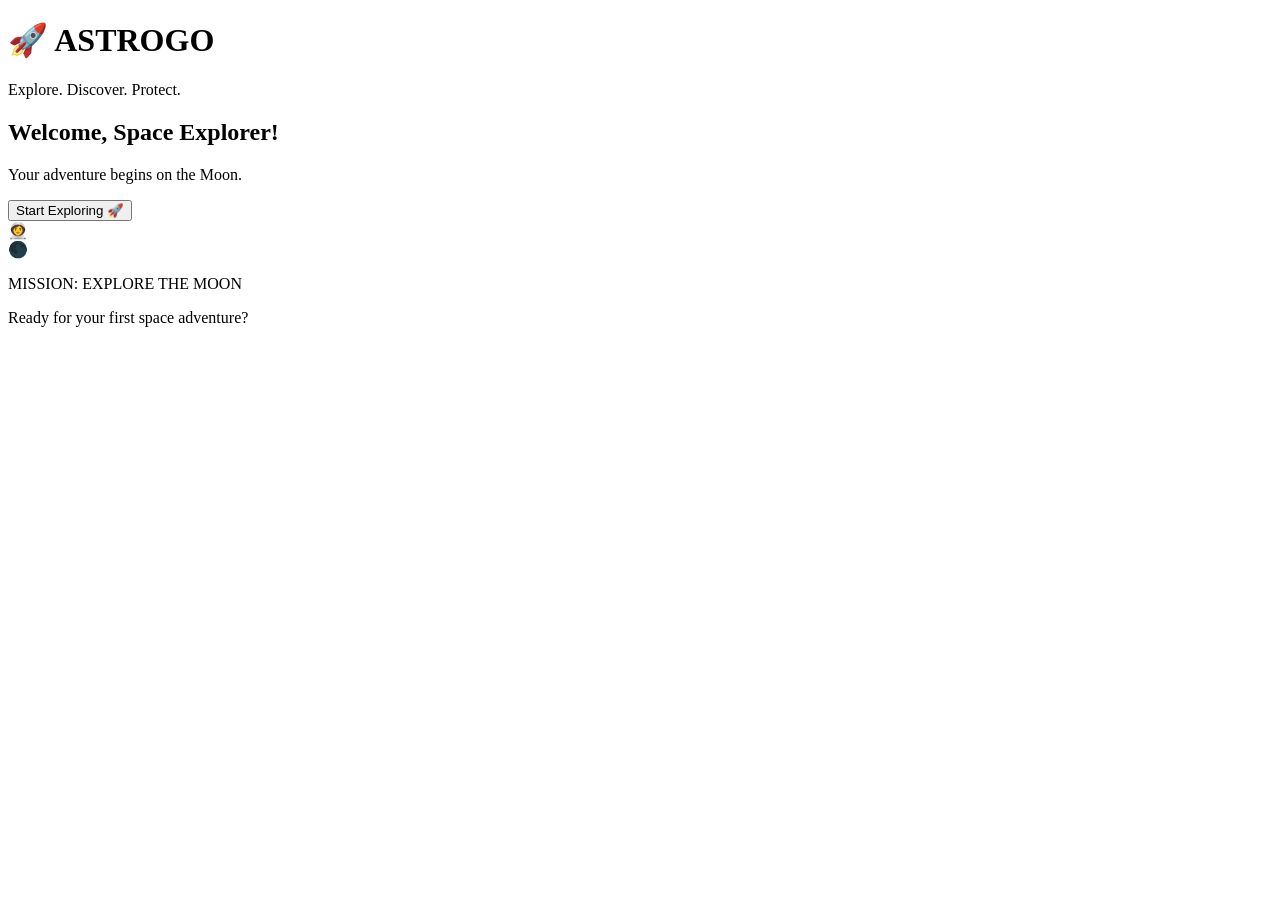
==== index.html @ 5568392e "Create index.html ASTROGO" ====
<!DOCTYPE html>
<html lang="en">
<head>
  <meta charset="UTF-8">
  <meta name="viewport" content="width=device-width, initial-scale=1.0">
  <title>ASTROGO | Space Explorers</title>
  <link rel="stylesheet" href="style.css">
</head>
<body>
  <header>
    <h1>🚀 ASTROGO</h1>
    <p>Explore. Discover. Protect.</p>
  </header>

  <main>
    <section class="welcome">
      <h2>Welcome, Space Explorer!</h2>
      <p>Your adventure begins on the Moon.</p>
      <button onclick="startGame()">Start Exploring 🚀</button>
    </section>

    <section class="moon">
      <div class="astronaut">👩‍🚀</div>
      <div class="moon-object">🌑</div>
      <p>MISSION: EXPLORE THE MOON</p>
    </section>

    <p id="message">Ready for your first space adventure?</p>
  </main>

  <script src="game.js"></script>
</body>
</html>
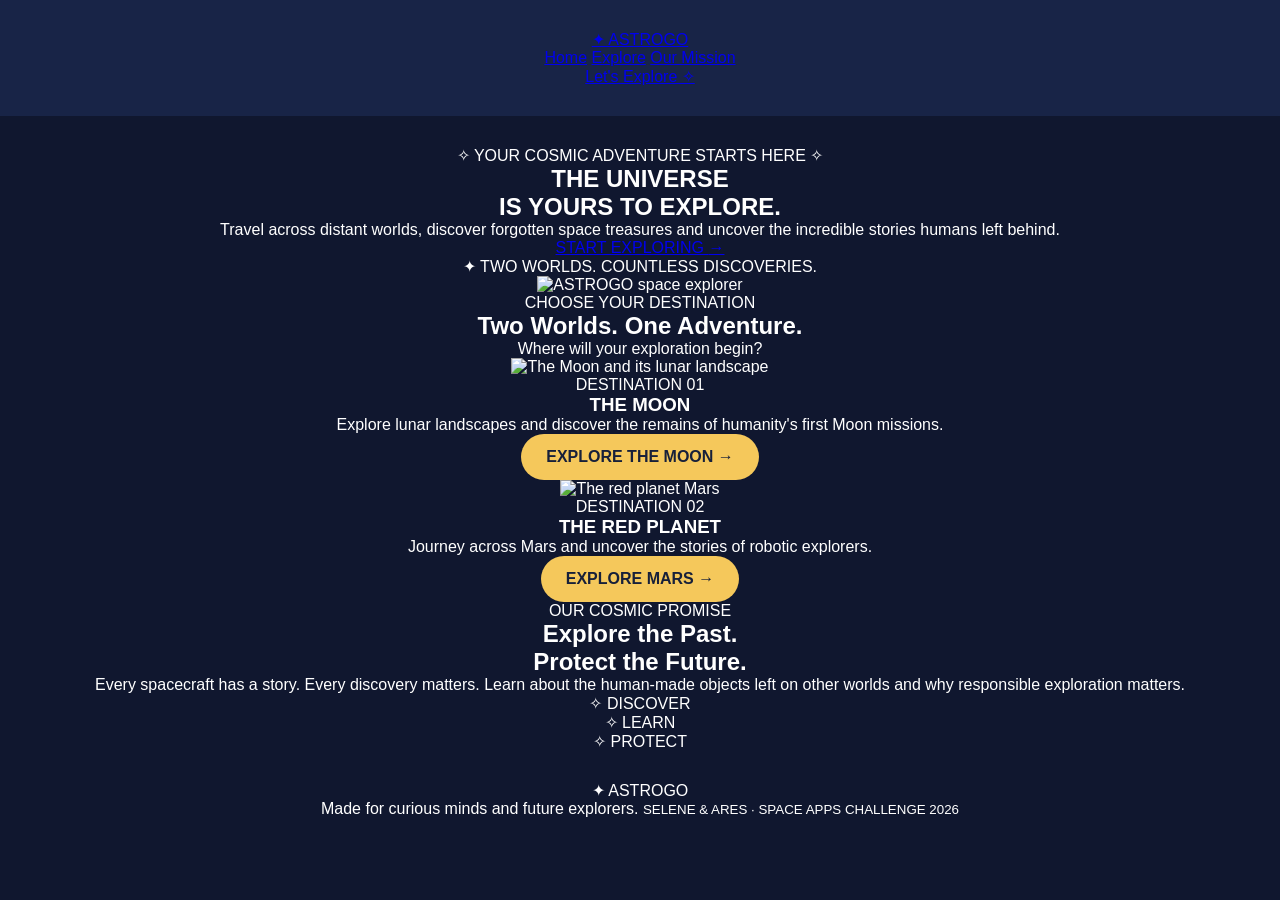
==== commit c5ab4219: "Update index.html" ====
--- a/index.html
+++ b/index.html
@@ -4,31 +4,172 @@
 <head>
   <meta charset="UTF-8">
   <meta name="viewport" content="width=device-width, initial-scale=1.0">
-  <title>ASTROGO | Space Explorers</title>
+
+  <title>ASTROGO | Explore Beyond</title>
+
+  <meta name="description" content="Explore the Moon and Mars, discover the stories of space exploration, and become a Space Explorer!">
+
+  <link rel="preconnect" href="https://fonts.googleapis.com">
+  <link rel="preconnect" href="https://fonts.gstatic.com" crossorigin>
+  <link href="https://fonts.googleapis.com/css2?family=Orbitron:wght@500;600;700;800&family=Poppins:wght@300;400;500;600;700;800&display=swap" rel="stylesheet">
+
   <link rel="stylesheet" href="style.css">
 </head>
+
 <body>
-  <header>
-    <h1>🚀 ASTROGO</h1>
-    <p>Explore. Discover. Protect.</p>
+
+  <!-- STAR BACKGROUND -->
+  <div class="stars" aria-hidden="true"></div>
+
+  <!-- NAVIGATION -->
+  <header class="navbar">
+    <a href="#" class="logo">✦ ASTROGO</a>
+
+    <nav>
+      <a href="#home">Home</a>
+      <a href="#planets">Explore</a>
+      <a href="#mission">Our Mission</a>
+    </nav>
+
+    <a href="#planets" class="nav-button">Let's Explore ✧</a>
   </header>
 
+  <!-- HERO SECTION -->
   <main>
-    <section class="welcome">
-      <h2>Welcome, Space Explorer!</h2>
-      <p>Your adventure begins on the Moon.</p>
-      <button onclick="startGame()">Start Exploring 🚀</button>
+
+    <section class="hero" id="home">
+
+      <div class="hero-content">
+
+        <span class="eyebrow">
+          ✧ YOUR COSMIC ADVENTURE STARTS HERE ✧
+        </span>
+
+        <h1>
+          THE UNIVERSE<br>
+          IS YOURS TO <span>EXPLORE.</span>
+        </h1>
+
+        <p class="hero-description">
+          Travel across distant worlds, discover forgotten
+          space treasures and uncover the incredible stories
+          humans left behind.
+        </p>
+
+        <a href="#planets" class="primary-button">
+          START EXPLORING <span>→</span>
+        </a>
+
+        <div class="hero-note">
+          ✦ TWO WORLDS. COUNTLESS DISCOVERIES.
+        </div>
+
+      </div>
+
+      <div class="hero-visual">
+        <img
+          src="assets/astronaut.png"
+          alt="ASTROGO space explorer"
+          class="hero-astronaut"
+        >
+      </div>
+
     </section>
 
-    <section class="moon">
-      <div class="astronaut">👩‍🚀</div>
-      <div class="moon-object">🌑</div>
-      <p>MISSION: EXPLORE THE MOON</p>
+    <!-- PLANET SELECTION -->
+    <section class="planets-section" id="planets">
+
+      <div class="section-heading">
+        <span>CHOOSE YOUR DESTINATION</span>
+        <h2>Two Worlds. One Adventure.</h2>
+        <p>Where will your exploration begin?</p>
+      </div>
+
+      <div class="planet-grid">
+
+        <!-- MOON CARD -->
+        <article class="planet-card moon-card">
+
+          <img
+            src="assets/moon.jpg"
+            alt="The Moon and its lunar landscape"
+            class="planet-image"
+          >
+
+          <div class="planet-info">
+            <span class="planet-label">DESTINATION 01</span>
+            <h3>THE MOON</h3>
+            <p>
+              Explore lunar landscapes and discover
+              the remains of humanity's first Moon missions.
+            </p>
+
+            <button class="planet-button" onclick="selectPlanet('Moon')">
+              EXPLORE THE MOON →
+            </button>
+          </div>
+
+        </article>
+
+        <!-- MARS CARD -->
+        <article class="planet-card mars-card">
+
+          <img
+            src="assets/mars.jpg"
+            alt="The red planet Mars"
+            class="planet-image"
+          >
+
+          <div class="planet-info">
+            <span class="planet-label">DESTINATION 02</span>
+            <h3>THE RED PLANET</h3>
+            <p>
+              Journey across Mars and uncover the
+              stories of robotic explorers.
+            </p>
+
+            <button class="planet-button" onclick="selectPlanet('Mars')">
+              EXPLORE MARS →
+            </button>
+          </div>
+
+        </article>
+
+      </div>
+
     </section>
 
-    <p id="message">Ready for your first space adventure?</p>
+    <!-- MISSION SECTION -->
+    <section class="mission-section" id="mission">
+
+      <span class="section-kicker">OUR COSMIC PROMISE</span>
+
+      <h2>Explore the Past.<br><span>Protect the Future.</span></h2>
+
+      <p>
+        Every spacecraft has a story. Every discovery matters.
+        Learn about the human-made objects left on other worlds
+        and why responsible exploration matters.
+      </p>
+
+      <div class="mission-values">
+        <div>✧ DISCOVER</div>
+        <div>✧ LEARN</div>
+        <div>✧ PROTECT</div>
+      </div>
+
+    </section>
+
   </main>
 
+  <!-- FOOTER -->
+  <footer>
+    <p>✦ ASTROGO</p>
+    <span>Made for curious minds and future explorers.</span>
+    <small>SELENE & ARES · SPACE APPS CHALLENGE 2026</small>
+  </footer>
+
   <script src="game.js"></script>
+
 </body>
 </html>
--- a/style.css
+++ b/style.css
@@ -0,0 +1,91 @@
+
+* {
+  margin: 0;
+  padding: 0;
+  box-sizing: border-box;
+}
+
+body {
+  font-family: Arial, sans-serif;
+  background: #10172f;
+  color: white;
+  text-align: center;
+}
+
+header {
+  padding: 30px 15px;
+  background: #182447;
+}
+
+header h1 {
+  font-size: 38px;
+  letter-spacing: 3px;
+  color: #f5d77b;
+}
+
+header p {
+  margin-top: 10px;
+  color: #c5d8ff;
+}
+
+main {
+  padding: 30px 15px;
+}
+
+.welcome {
+  margin: 20px auto 35px;
+}
+
+.welcome h2 {
+  font-size: 28px;
+  margin-bottom: 12px;
+}
+
+.welcome p {
+  margin-bottom: 20px;
+  color: #d4ddf5;
+}
+
+button {
+  padding: 14px 25px;
+  border: none;
+  border-radius: 30px;
+  background: #f5c85b;
+  color: #17203a;
+  font-size: 16px;
+  font-weight: bold;
+  cursor: pointer;
+}
+
+button:hover {
+  background: #ffe49a;
+}
+
+.moon {
+  min-height: 260px;
+  max-width: 650px;
+  margin: auto;
+  padding: 40px 15px;
+  border-radius: 25px;
+  background: linear-gradient(#26375d, #77758d);
+}
+
+.astronaut {
+  font-size: 75px;
+  margin: 10px;
+}
+
+.moon-object {
+  font-size: 55px;
+}
+
+.moon p {
+  margin-top: 15px;
+  font-weight: bold;
+  letter-spacing: 1px;
+}
+
+#message {
+  margin-top: 25px;
+  color: #f5d77b;
+}
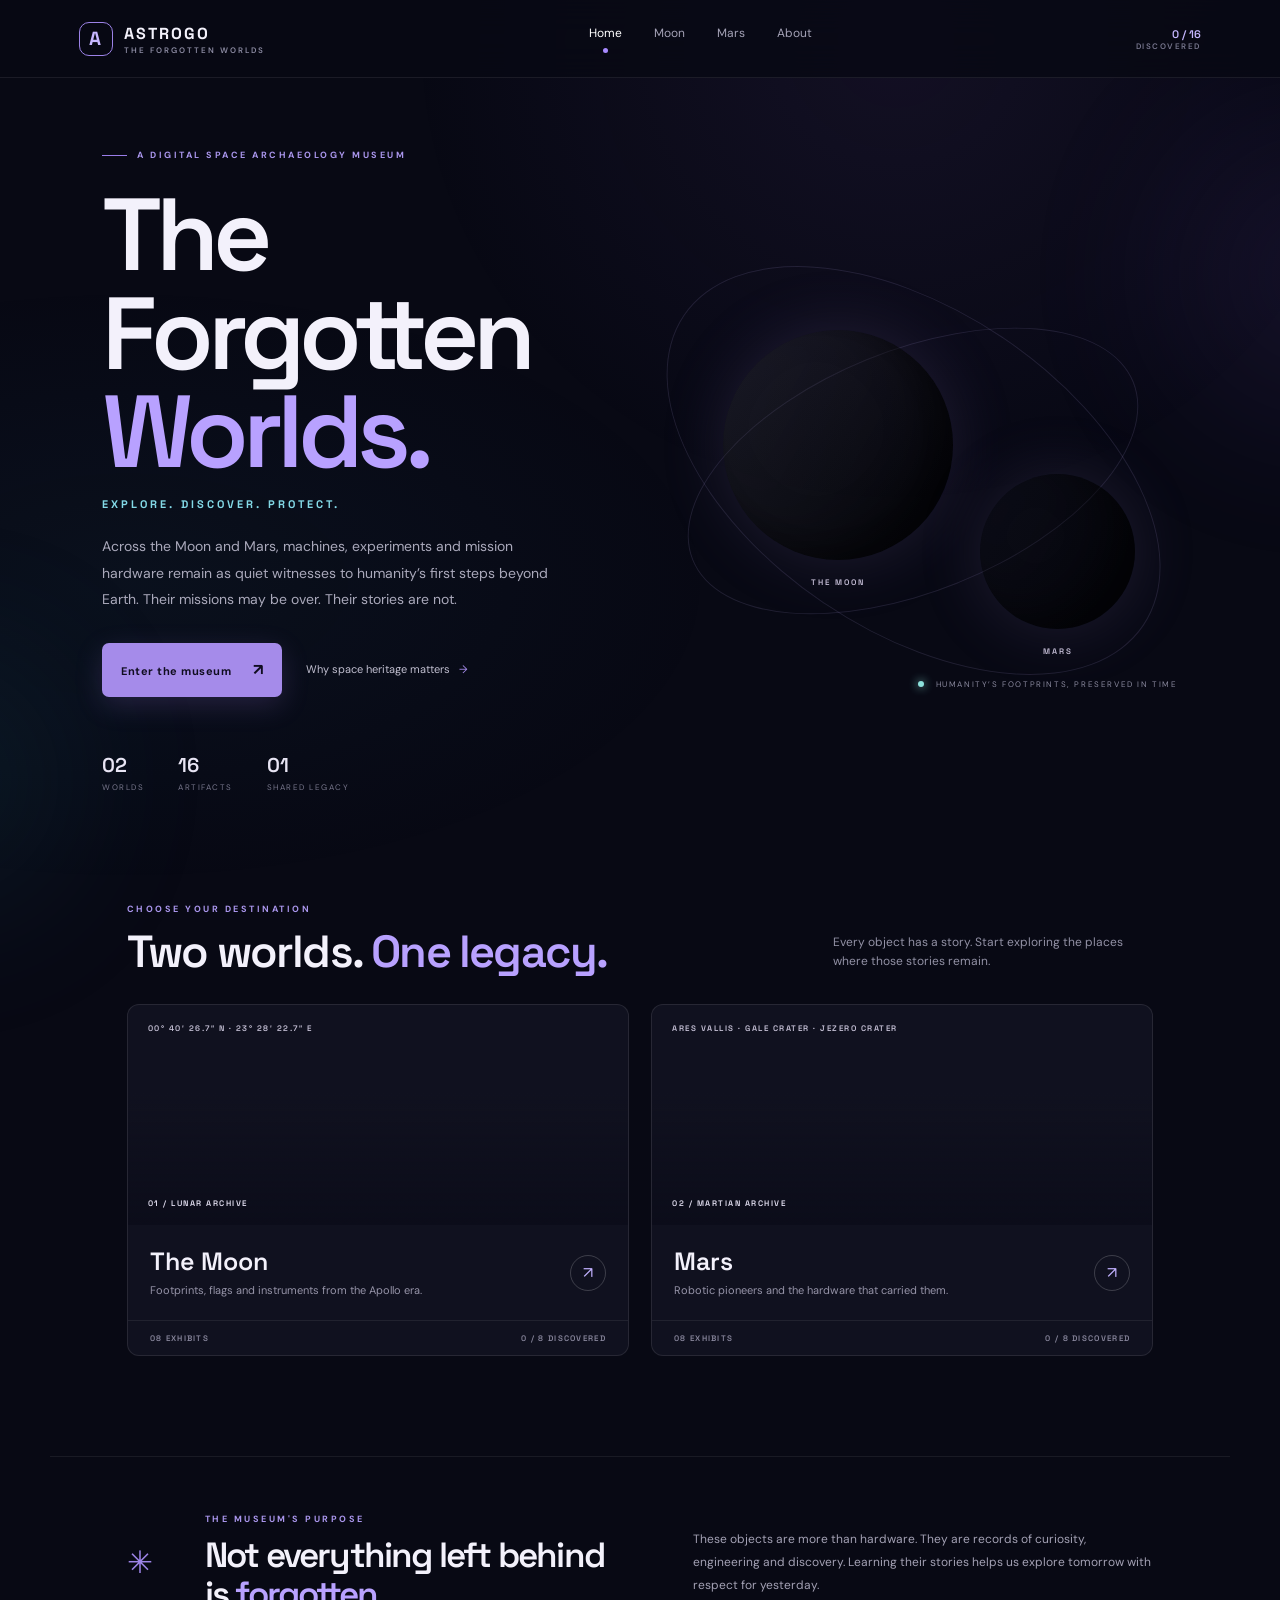
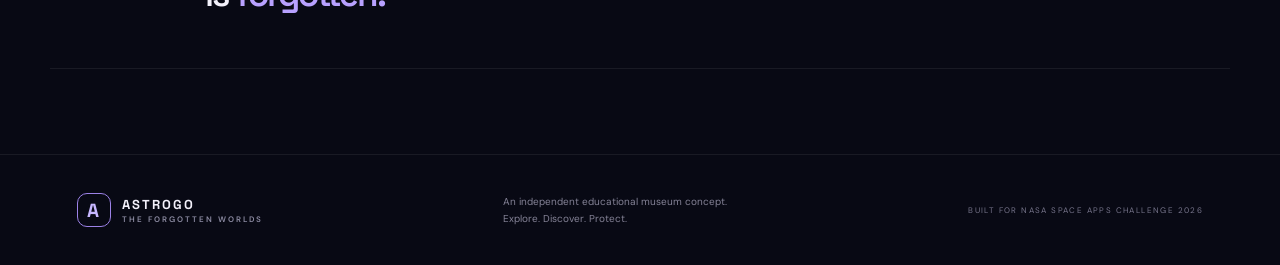
==== commit 8569e856: "Add files via upload" ====
--- a/index.html
+++ b/index.html
@@ -1,175 +1,103 @@
-
-<!DOCTYPE html>
+<!doctype html>
 <html lang="en">
 <head>
-  <meta charset="UTF-8">
-  <meta name="viewport" content="width=device-width, initial-scale=1.0">
-
-  <title>ASTROGO | Explore Beyond</title>
-
-  <meta name="description" content="Explore the Moon and Mars, discover the stories of space exploration, and become a Space Explorer!">
-
+  <meta charset="utf-8">
+  <meta name="viewport" content="width=device-width, initial-scale=1">
+  <meta name="theme-color" content="#080914">
+  <meta name="description" content="ASTROGO: The Forgotten Worlds — an interactive digital museum of human-made artifacts on the Moon and Mars.">
+  <title>ASTROGO — The Forgotten Worlds</title>
   <link rel="preconnect" href="https://fonts.googleapis.com">
   <link rel="preconnect" href="https://fonts.gstatic.com" crossorigin>
-  <link href="https://fonts.googleapis.com/css2?family=Orbitron:wght@500;600;700;800&family=Poppins:wght@300;400;500;600;700;800&display=swap" rel="stylesheet">
-
+  <link href="https://fonts.googleapis.com/css2?family=DM+Sans:wght@400;500;600;700&family=Space+Grotesk:wght@400;500;600;700&display=swap" rel="stylesheet">
   <link rel="stylesheet" href="style.css">
 </head>
-
 <body>
-
-  <!-- STAR BACKGROUND -->
-  <div class="stars" aria-hidden="true"></div>
-
-  <!-- NAVIGATION -->
-  <header class="navbar">
-    <a href="#" class="logo">✦ ASTROGO</a>
-
-    <nav>
-      <a href="#home">Home</a>
-      <a href="#planets">Explore</a>
-      <a href="#mission">Our Mission</a>
+  <div class="ambient ambient-one"></div><div class="ambient ambient-two"></div>
+  <header class="site-header">
+    <a class="brand" href="#home" aria-label="ASTROGO home"><span class="brand-mark">A</span><span>ASTROGO<small>THE FORGOTTEN WORLDS</small></span></a>
+    <button class="menu-toggle" id="menuToggle" aria-label="Toggle navigation">☰</button>
+    <nav id="mainNav" aria-label="Main navigation">
+      <a href="#home" class="nav-link active" data-view="home">Home</a>
+      <a href="#moon" class="nav-link" data-view="moon">Moon</a>
+      <a href="#mars" class="nav-link" data-view="mars">Mars</a>
+      <a href="#about" class="nav-link" data-view="about">About</a>
     </nav>
-
-    <a href="#planets" class="nav-button">Let's Explore ✧</a>
+    <div class="header-progress"><span id="headerCount">0 / 16</span><small>DISCOVERED</small></div>
   </header>
 
-  <!-- HERO SECTION -->
   <main>
-
-    <section class="hero" id="home">
-
-      <div class="hero-content">
-
-        <span class="eyebrow">
-          ✧ YOUR COSMIC ADVENTURE STARTS HERE ✧
-        </span>
-
-        <h1>
-          THE UNIVERSE<br>
-          IS YOURS TO <span>EXPLORE.</span>
-        </h1>
-
-        <p class="hero-description">
-          Travel across distant worlds, discover forgotten
-          space treasures and uncover the incredible stories
-          humans left behind.
-        </p>
-
-        <a href="#planets" class="primary-button">
-          START EXPLORING <span>→</span>
-        </a>
-
-        <div class="hero-note">
-          ✦ TWO WORLDS. COUNTLESS DISCOVERIES.
+    <section id="home" class="view active">
+      <section class="hero">
+        <div class="hero-copy">
+          <div class="eyebrow"><span class="eyebrow-line"></span> A DIGITAL SPACE ARCHAEOLOGY MUSEUM</div>
+          <h1>The Forgotten<br><em>Worlds.</em></h1>
+          <p class="hero-tagline">EXPLORE. DISCOVER. PROTECT.</p>
+          <p class="hero-description">Across the Moon and Mars, machines, experiments and mission hardware remain as quiet witnesses to humanity’s first steps beyond Earth. Their missions may be over. Their stories are not.</p>
+          <div class="hero-actions"><button class="button button-primary" id="enterMuseum">Enter the museum <span>↗</span></button><a class="text-link" href="#about">Why space heritage matters <span>→</span></a></div>
+          <div class="hero-meta"><span><b>02</b> WORLDS</span><span><b>16</b> ARTIFACTS</span><span><b>01</b> SHARED LEGACY</span></div>
         </div>
-
-      </div>
-
-      <div class="hero-visual">
-        <img
-          src="assets/astronaut.png"
-          alt="ASTROGO space explorer"
-          class="hero-astronaut"
-        >
-      </div>
-
+        <div class="hero-art" aria-label="Moon and Mars in space">
+          <div class="orbit orbit-a"></div><div class="orbit orbit-b"></div>
+          <div class="planet moon-planet"><span>THE MOON</span></div>
+          <div class="planet mars-planet"><span>MARS</span></div>
+          <div class="hero-caption"><span class="caption-dot"></span> HUMANITY’S FOOTPRINTS, PRESERVED IN TIME</div>
+        </div>
+      </section>
+      <section class="world-section section-wrap">
+        <div class="section-heading"><div><div class="eyebrow">CHOOSE YOUR DESTINATION</div><h2>Two worlds. <em>One legacy.</em></h2></div><p>Every object has a story. Start exploring the places where those stories remain.</p></div>
+        <div class="world-grid">
+          <button class="world-card moon-card" data-open-world="moon">
+            <div class="world-image moon-image"><span class="world-coordinate">00° 40′ 26.7″ N · 23° 28′ 22.7″ E</span><span class="world-number">01 / LUNAR ARCHIVE</span></div>
+            <div class="world-card-body"><div><h3>The Moon</h3><p>Footprints, flags and instruments from the Apollo era.</p></div><span class="circle-arrow">↗</span></div>
+            <div class="world-card-footer"><span>08 EXHIBITS</span><span id="moonCardProgress">0 / 8 DISCOVERED</span></div>
+          </button>
+          <button class="world-card mars-card" data-open-world="mars">
+            <div class="world-image mars-image"><span class="world-coordinate">ARES VALLIS · GALE CRATER · JEZERO CRATER</span><span class="world-number">02 / MARTIAN ARCHIVE</span></div>
+            <div class="world-card-body"><div><h3>Mars</h3><p>Robotic pioneers and the hardware that carried them.</p></div><span class="circle-arrow">↗</span></div>
+            <div class="world-card-footer"><span>08 EXHIBITS</span><span id="marsCardProgress">0 / 8 DISCOVERED</span></div>
+          </button>
+        </div>
+      </section>
+      <section class="manifesto section-wrap">
+        <div class="manifesto-symbol">✳</div><div><div class="eyebrow">THE MUSEUM'S PURPOSE</div><h2>Not everything left behind<br>is <em>forgotten.</em></h2></div><p>These objects are more than hardware. They are records of curiosity, engineering and discovery. Learning their stories helps us explore tomorrow with respect for yesterday.</p>
+      </section>
     </section>
 
-    <!-- PLANET SELECTION -->
-    <section class="planets-section" id="planets">
-
-      <div class="section-heading">
-        <span>CHOOSE YOUR DESTINATION</span>
-        <h2>Two Worlds. One Adventure.</h2>
-        <p>Where will your exploration begin?</p>
+    <section id="moon" class="view exhibition-view">
+      <div class="exhibition-hero moon-exhibition">
+        <div class="exhibition-inner"><div class="eyebrow">WORLD 01 · LUNAR ARCHIVE</div><h1>The Moon<span>.</span></h1><p>Quiet witnesses to one giant leap. Explore the hardware and experiments that helped humans reach another world.</p><div class="exhibition-stats"><span><b id="moonProgressText">0 / 8</b><small>DISCOVERED</small></span><span><b>1969—1972</b><small>APOLLO ERA</small></span><span><b>8</b><small>EXHIBITS</small></span></div></div>
       </div>
-
-      <div class="planet-grid">
-
-        <!-- MOON CARD -->
-        <article class="planet-card moon-card">
-
-          <img
-            src="assets/moon.jpg"
-            alt="The Moon and its lunar landscape"
-            class="planet-image"
-          >
-
-          <div class="planet-info">
-            <span class="planet-label">DESTINATION 01</span>
-            <h3>THE MOON</h3>
-            <p>
-              Explore lunar landscapes and discover
-              the remains of humanity's first Moon missions.
-            </p>
-
-            <button class="planet-button" onclick="selectPlanet('Moon')">
-              EXPLORE THE MOON →
-            </button>
-          </div>
-
-        </article>
-
-        <!-- MARS CARD -->
-        <article class="planet-card mars-card">
-
-          <img
-            src="assets/mars.jpg"
-            alt="The red planet Mars"
-            class="planet-image"
-          >
-
-          <div class="planet-info">
-            <span class="planet-label">DESTINATION 02</span>
-            <h3>THE RED PLANET</h3>
-            <p>
-              Journey across Mars and uncover the
-              stories of robotic explorers.
-            </p>
-
-            <button class="planet-button" onclick="selectPlanet('Mars')">
-              EXPLORE MARS →
-            </button>
-          </div>
-
-        </article>
-
-      </div>
-
+      <div class="section-wrap exhibit-content"><div class="collection-heading"><div><div class="eyebrow">THE COLLECTION</div><h2>Objects of <em>exploration.</em></h2></div><div class="progress-block"><div class="progress-label"><span>YOUR LUNAR LOG</span><b id="moonProgressPercent">0%</b></div><div class="progress-track"><span id="moonProgressBar"></span></div></div></div><div class="artifact-grid" id="moonArtifacts"></div><div class="achievement" id="moonAchievement"><span>✦</span><div><b>LUNAR ARCHIVIST</b><small>You explored every lunar exhibit. The stories are now part of your log.</small></div></div></div>
     </section>
 
-    <!-- MISSION SECTION -->
-    <section class="mission-section" id="mission">
-
-      <span class="section-kicker">OUR COSMIC PROMISE</span>
-
-      <h2>Explore the Past.<br><span>Protect the Future.</span></h2>
-
-      <p>
-        Every spacecraft has a story. Every discovery matters.
-        Learn about the human-made objects left on other worlds
-        and why responsible exploration matters.
-      </p>
-
-      <div class="mission-values">
-        <div>✧ DISCOVER</div>
-        <div>✧ LEARN</div>
-        <div>✧ PROTECT</div>
+    <section id="mars" class="view exhibition-view">
+      <div class="exhibition-hero mars-exhibition">
+        <div class="exhibition-inner"><div class="eyebrow">WORLD 02 · MARTIAN ARCHIVE</div><h1>Mars<span>.</span></h1><p>From bouncing landers to long-distance rovers, discover the machines that taught us how to explore the Red Planet.</p><div class="exhibition-stats"><span><b id="marsProgressText">0 / 8</b><small>DISCOVERED</small></span><span><b>1997—2021</b><small>ROBOTIC ERA</small></span><span><b>8</b><small>EXHIBITS</small></span></div></div>
       </div>
-
+      <div class="section-wrap exhibit-content"><div class="collection-heading"><div><div class="eyebrow">THE COLLECTION</div><h2>Machines that made <em>history.</em></h2></div><div class="progress-block"><div class="progress-label"><span>YOUR MARTIAN LOG</span><b id="marsProgressPercent">0%</b></div><div class="progress-track"><span id="marsProgressBar"></span></div></div></div><div class="artifact-grid" id="marsArtifacts"></div><div class="achievement" id="marsAchievement"><span>✦</span><div><b>MARTIAN ARCHIVIST</b><small>You explored every Martian exhibit. The stories are now part of your log.</small></div></div></div>
     </section>
 
+    <section id="about" class="view">
+      <div class="about-hero section-wrap"><div class="eyebrow">OUR SHARED RESPONSIBILITY</div><h1>Explore.<br><em>Document.</em><br>Protect.</h1><p>Space heritage is a record of how humanity learned to reach beyond Earth. Preserving it helps future explorers understand where we began.</p></div>
+      <div class="principles section-wrap">
+        <article><span>01</span><h3>Explore with curiosity.</h3><p>Artifacts preserve the history of human exploration. They show the challenges, creativity and teamwork behind every mission.</p></article>
+        <article><span>02</span><h3>Document with care.</h3><p>Historic sites and instruments can help scientists study how materials and technology change in the space environment.</p></article>
+        <article><span>03</span><h3>Protect what remains.</h3><p>Landing sites have scientific and cultural value. Future visitors should observe, record and avoid disturbing historic objects.</p></article>
+      </div>
+      <div class="preserve-quote"><div class="eyebrow">A NOTE TO FUTURE EXPLORERS</div><p>“The next footprint should not erase the last.”</p><small>Respect every world we visit.</small></div>
+      <div class="sources section-wrap"><div class="eyebrow">LEARN MORE · NASA SOURCES</div><h2>Stories grounded in <em>science.</em></h2><p>This independent educational project is not an official NASA website. Historical descriptions are based on NASA mission and heritage resources.</p><div class="source-links"><a href="https://science.nasa.gov/mission/mars-pathfinder/" target="_blank" rel="noopener">Mars Pathfinder mission ↗</a><a href="https://www.nasa.gov/history/" target="_blank" rel="noopener">NASA History ↗</a><a href="https://www.nasa.gov/wp-content/uploads/2023/12/nasa-usg-lunar-historic-sites-reva.pdf" target="_blank" rel="noopener">Lunar Historic Sites report ↗</a><a href="https://science.nasa.gov/solar-system/skywatching/night-sky-network/landing-on-mars-a-tricky-feat/" target="_blank" rel="noopener">How we land on Mars ↗</a></div></div>
+    </section>
   </main>
 
-  <!-- FOOTER -->
-  <footer>
-    <p>✦ ASTROGO</p>
-    <span>Made for curious minds and future explorers.</span>
-    <small>SELENE & ARES · SPACE APPS CHALLENGE 2026</small>
-  </footer>
+  <footer><a class="brand footer-brand" href="#home"><span class="brand-mark">A</span><span>ASTROGO<small>THE FORGOTTEN WORLDS</small></span></a><p>An independent educational museum concept.<br>Explore. Discover. Protect.</p><span class="footer-credit">BUILT FOR NASA SPACE APPS CHALLENGE 2026</span></footer>
 
-  <script src="game.js"></script>
-
+  <div class="modal-backdrop" id="artifactModal" aria-hidden="true">
+    <section class="artifact-modal" role="dialog" aria-modal="true" aria-labelledby="modalTitle">
+      <button class="modal-close" id="modalClose" aria-label="Close details">×</button>
+      <div class="modal-visual" id="modalVisual"><span id="modalWorld">LUNAR ARCHIVE</span></div>
+      <div class="modal-content"><div class="eyebrow" id="modalMission"></div><h2 id="modalTitle"></h2><div class="modal-year" id="modalYear"></div><p id="modalStory"></p><div class="modal-fact"><b>WHY IT MATTERS</b><p id="modalWhy"></p></div><div class="modal-fact"><b>WHAT REMAINS</b><p id="modalStatus"></p></div><button class="button button-primary" id="markDiscovered">Mark as discovered ✓</button><p class="modal-note" id="modalNote">Your discovery is saved in this browser.</p></div>
+    </section>
+  </div>
+  <script src="script.js"></script>
 </body>
-</html>
+</html>
--- a/style.css
+++ b/style.css
@@ -1,91 +1,69 @@
+*{box-sizing:border-box}html{scroll-behavior:smooth;scroll-padding-top:90px}body{margin:0;background:#080914;color:#f3f1fb;font-family:"DM Sans",sans-serif;line-height:1.6;overflow-x:hidden}body:before{content:"";position:fixed;inset:0;pointer-events:none;z-index:-1;background:radial-gradient(ellipse at 70% 5%,rgba(93,62,145,.13),transparent 38%),radial-gradient(ellipse at 10% 65%,rgba(37,108,143,.08),transparent 36%)}.ambient{position:fixed;border-radius:50%;filter:blur(90px);opacity:.12;pointer-events:none;z-index:-1}.ambient-one{width:280px;height:280px;background:#8156d9;top:15%;right:-180px}.ambient-two{width:240px;height:240px;background:#2c9eb5;bottom:0;left:-180px}a{color:inherit;text-decoration:none}button{font:inherit;color:inherit}.site-header{height:78px;padding:0 6.2%;display:flex;align-items:center;justify-content:space-between;border-bottom:1px solid rgba(255,255,255,.08);background:rgba(8,9,20,.82);backdrop-filter:blur(18px);position:sticky;top:0;z-index:20}.brand{display:flex;align-items:center;gap:11px;font:700 16px "Space Grotesk";letter-spacing:2px}.brand-mark{width:34px;height:34px;border:1px solid #9c82e7;color:#c7b7ff;border-radius:10px;display:grid;place-items:center;font-size:19px}.brand small{display:block;font:600 8px "DM Sans";letter-spacing:2px;color:#8c8ba2;margin-top:1px}.site-header nav{display:flex;gap:32px}.nav-link{font-size:12px;color:#a5a3b7;transition:.2s}.nav-link:hover,.nav-link.active{color:#fff}.nav-link.active:after{content:"";display:block;width:5px;height:5px;border-radius:50%;background:#a88aff;margin:5px auto 0}.header-progress{text-align:right;font:600 11px "Space Grotesk";color:#c6b7ff}.header-progress small{display:block;font:600 8px "DM Sans";letter-spacing:1.5px;color:#77768d}.menu-toggle{display:none;background:none;border:0;font-size:22px}.view{display:none;animation:fadeIn .4s ease}.view.active{display:block}@keyframes fadeIn{from{opacity:.3;transform:translateY(8px)}to{opacity:1;transform:none}}.hero{min-height:610px;padding:70px 8% 54px;display:grid;grid-template-columns:1fr 1.05fr;align-items:center;gap:4%;max-width:1500px;margin:auto}.eyebrow{font-size:9px;font-weight:700;letter-spacing:2.5px;color:#aa96ed;display:flex;align-items:center;gap:10px}.eyebrow-line{width:25px;height:1px;background:#9a7de9}.hero h1,.exhibition-hero h1,.about-hero h1{font:600 clamp(62px,8vw,108px)/.96 "Space Grotesk";letter-spacing:-6px;margin:24px 0 16px}.hero h1 em,.section-heading h2 em,.manifesto h2 em,.collection-heading h2 em,.about-hero em,.sources h2 em{font-style:normal;color:#b8a1ff}.hero-tagline{font:700 11px "Space Grotesk";letter-spacing:3px;color:#83d9e7;margin:0 0 22px}.hero-description{max-width:475px;color:#aaa9bb;font-size:14px;line-height:1.9}.hero-actions{display:flex;align-items:center;gap:24px;margin-top:30px}.button{border:0;border-radius:7px;padding:14px 19px;font-weight:700;font-size:11px;letter-spacing:.5px;cursor:pointer;transition:transform .2s,box-shadow .2s}.button:hover{transform:translateY(-2px)}.button-primary{background:#a58bea;color:#100d20;box-shadow:0 8px 28px #9875d533}.button-primary span{margin-left:18px;font-size:16px}.text-link{font-size:11px;color:#c1bfd0}.text-link span{color:#a58bea;margin-left:6px}.hero-meta{display:flex;gap:34px;margin-top:55px}.hero-meta span{font-size:8px;letter-spacing:1.5px;color:#77768b}.hero-meta b{display:block;color:#e8e5f4;font:600 20px "Space Grotesk";letter-spacing:0;margin-bottom:3px}.hero-art{height:440px;position:relative;display:flex;align-items:center;justify-content:center}.orbit{position:absolute;border:1px solid rgba(190,174,245,.13);border-radius:50%;transform:rotate(-22deg)}.orbit-a{width:90%;height:55%}.orbit-b{width:105%;height:73%;transform:rotate(34deg)}.planet{position:absolute;border-radius:50%;box-shadow:inset -22px -16px 38px #0008,0 0 65px #7666a533;background-size:cover;background-position:center}.moon-planet{width:230px;height:230px;left:14%;top:18%;background-image:linear-gradient(120deg,#ffffff12,#0008),url("https://images.unsplash.com/photo-1614728263952-84ea256f9679?auto=format&fit=crop&w=700&q=85")}.mars-planet{width:155px;height:155px;right:8%;bottom:14%;background-image:linear-gradient(120deg,#ffffff05,#0008),url("https://images.unsplash.com/photo-1614728894747-a83421e2b9c9?auto=format&fit=crop&w=600&q=85")}.planet span{position:absolute;bottom:-27px;left:50%;transform:translateX(-50%);white-space:nowrap;font:600 8px "Space Grotesk";letter-spacing:2px;color:#c7c0d9}.hero-caption{position:absolute;bottom:0;right:0;font-size:8px;letter-spacing:1.6px;color:#8a899e}.caption-dot{display:inline-block;width:6px;height:6px;border-radius:50%;background:#8de1dc;margin-right:8px;box-shadow:0 0 10px #8de1dc}.section-wrap{max-width:1180px;margin:0 auto;padding-left:6%;padding-right:6%}.world-section{padding-top:55px;padding-bottom:100px}.section-heading,.collection-heading{display:flex;align-items:end;justify-content:space-between;gap:30px;margin-bottom:28px}.section-heading h2,.manifesto h2,.collection-heading h2,.sources h2{font:600 clamp(30px,4vw,45px)/1.1 "Space Grotesk";letter-spacing:-1.8px;margin:10px 0 0}.section-heading>p{max-width:320px;color:#9291a5;font-size:12px;margin:0 0 5px}.world-grid{display:grid;grid-template-columns:1fr 1fr;gap:22px}.world-card{padding:0;text-align:left;border:1px solid #ffffff18;background:#10111f;border-radius:12px;overflow:hidden;cursor:pointer;transition:.25s}.world-card:hover{transform:translateY(-5px);border-color:#9b82e766;box-shadow:0 18px 45px #0005}.world-image{height:220px;position:relative;background-size:cover;background-position:center}.moon-image{background-image:linear-gradient(0deg,#090a17a8,transparent 60%),url("https://images.unsplash.com/photo-1614728263952-84ea256f9679?auto=format&fit=crop&w=1000&q=85")}.mars-image{background-image:linear-gradient(0deg,#090a17a8,transparent 60%),url("https://images.unsplash.com/photo-1614728894747-a83421e2b9c9?auto=format&fit=crop&w=1000&q=85")}.world-coordinate,.world-number{position:absolute;left:20px;font:600 8px "Space Grotesk";letter-spacing:1.5px;color:#e6e2f4}.world-coordinate{top:18px;color:#c8c3d8}.world-number{bottom:17px}.world-card-body{padding:20px 22px;display:flex;justify-content:space-between;align-items:center}.world-card h3{font:600 25px "Space Grotesk";margin:0}.world-card p{font-size:11px;color:#9694a8;margin:5px 0 0}.circle-arrow{width:36px;height:36px;border:1px solid #ffffff30;border-radius:50%;display:grid;place-items:center;color:#c2b1ff}.world-card-footer{padding:12px 22px;border-top:1px solid #ffffff12;display:flex;justify-content:space-between;font:600 8px "Space Grotesk";letter-spacing:1.3px;color:#89879d}.manifesto{border-top:1px solid #ffffff12;border-bottom:1px solid #ffffff12;padding-top:55px;padding-bottom:55px;display:grid;grid-template-columns:50px 1fr 1fr;align-items:center;gap:28px;margin-bottom:85px}.manifesto-symbol{font-size:31px;color:#9d84e8}.manifesto h2{font-size:35px}.manifesto>p{color:#a3a1b4;font-size:12px;line-height:1.9;margin:0}.exhibition-hero{min-height:355px;position:relative;display:flex;align-items:center;background-size:cover;background-position:center}.exhibition-hero:before{content:"";position:absolute;inset:0;background:linear-gradient(90deg,#080914 4%,#080914d9 40%,#08091430 100%),linear-gradient(0deg,#080914,transparent 40%)}.moon-exhibition{background-image:url("https://images.unsplash.com/photo-1446776811953-b23d57bd21aa?auto=format&fit=crop&w=1800&q=85")}.mars-exhibition{background-image:url("https://images.unsplash.com/photo-1614728894747-a83421e2b9c9?auto=format&fit=crop&w=1800&q=85")}.exhibition-inner{position:relative;z-index:1;width:100%;max-width:1180px;margin:auto;padding:45px 6%}.exhibition-hero h1{font-size:76px;margin:17px 0 12px}.exhibition-hero h1 span{color:#b6a1ff}.exhibition-inner>p{max-width:510px;color:#b6b4c4;font-size:13px}.exhibition-stats{display:flex;gap:38px;margin-top:29px}.exhibition-stats b{display:block;font:600 18px "Space Grotesk"}.exhibition-stats small{font-size:8px;letter-spacing:1.4px;color:#9a98aa}.exhibit-content{padding-top:55px;padding-bottom:80px}.collection-heading{margin-bottom:30px}.collection-heading h2{font-size:36px}.progress-block{width:210px}.progress-label{display:flex;justify-content:space-between;font:600 8px "Space Grotesk";letter-spacing:1px;color:#9c9aae;margin-bottom:9px}.progress-label b{color:#c7b5ff}.progress-track{height:4px;border-radius:8px;background:#29283a;overflow:hidden}.progress-track span{display:block;width:0;height:100%;background:linear-gradient(90deg,#7b75d7,#8ddce2);transition:width .4s}.artifact-grid{display:grid;grid-template-columns:repeat(4,1fr);gap:15px}.artifact-card{border:1px solid #ffffff17;background:#10111f;border-radius:10px;overflow:hidden;cursor:pointer;transition:.23s;position:relative;text-align:left;padding:0;min-width:0}.artifact-card:hover{transform:translateY(-4px);border-color:#a58bea88;box-shadow:0 14px 35px #0005}.artifact-card.discovered{border-color:#80d9d088}.artifact-thumb{height:135px;display:grid;place-items:center;position:relative;overflow:hidden;background:radial-gradient(circle at 50% 45%,#45405f,#171729 68%)}.artifact-thumb.mars{background:radial-gradient(circle at 50% 45%,#754b3c,#211a25 70%)}.artifact-thumb:after{content:"";position:absolute;inset:0;background:linear-gradient(0deg,#10111f88,transparent 65%)}.artifact-symbol{font-size:48px;filter:drop-shadow(0 5px 12px #0009);z-index:1}.artifact-index{position:absolute;top:12px;left:13px;font:600 8px "Space Grotesk";letter-spacing:1px;color:#c6c2d7;z-index:2}.discovered-mark{position:absolute;right:12px;top:10px;color:#8ce0d7;z-index:2;font-size:13px}.artifact-info{padding:14px 14px 16px}.artifact-info small{font-size:8px;letter-spacing:1px;color:#a895ed;font-weight:700}.artifact-info h3{font:600 14px/1.35 "Space Grotesk";margin:7px 0 10px;min-height:38px}.artifact-info p{font-size:10px;color:#8f8da1;margin:0}.card-open{display:flex;justify-content:space-between;margin-top:14px;padding-top:10px;border-top:1px solid #ffffff12;color:#aaa7ba;font-size:9px}.card-open span:last-child{color:#c1aaff}.achievement{display:none;margin-top:30px;padding:20px;border:1px solid #9b82e766;background:#17152a;border-radius:10px;align-items:center;gap:16px}.achievement.show{display:flex}.achievement>span{font-size:25px;color:#d7bd75}.achievement b,.achievement small{display:block}.achievement b{font:700 11px "Space Grotesk";letter-spacing:1.5px;color:#d7c8ff}.achievement small{font-size:11px;color:#aaa7ba;margin-top:4px}.about-hero{padding-top:100px;padding-bottom:80px}.about-hero h1{font-size:clamp(66px,10vw,112px);margin:20px 0}.about-hero p{max-width:520px;color:#aaa8bb;font-size:14px;line-height:1.9}.principles{display:grid;grid-template-columns:repeat(3,1fr);gap:18px;padding-bottom:75px}.principles article{padding:25px;border:1px solid #ffffff17;border-radius:10px;background:#10111f}.principles article>span{font:600 11px "Space Grotesk";color:#a995ef}.principles h3{font:600 19px "Space Grotesk";margin:25px 0 10px}.principles p{font-size:11px;color:#a09eaf;line-height:1.9}.preserve-quote{padding:65px 20px;text-align:center;background:radial-gradient(ellipse at center,#29203d,#0c0c19 70%);border-top:1px solid #ffffff12;border-bottom:1px solid #ffffff12}.preserve-quote .eyebrow{justify-content:center}.preserve-quote p{font:500 clamp(23px,4vw,37px) "Space Grotesk";margin:20px 0;color:#e5def9}.preserve-quote small{color:#9996ab;font-size:10px;letter-spacing:1px}.sources{padding-top:75px;padding-bottom:90px}.sources h2{margin:13px 0}.sources>p{max-width:620px;color:#9997aa;font-size:12px}.source-links{display:flex;flex-wrap:wrap;gap:10px;margin-top:25px}.source-links a{padding:10px 13px;border:1px solid #ffffff20;border-radius:6px;font-size:10px;color:#c8b8ff}.source-links a:hover{border-color:#a58bea}footer{border-top:1px solid #ffffff12;padding:28px 6%;display:flex;align-items:center;justify-content:space-between;gap:20px}.footer-brand{font-size:13px}footer p{font-size:10px;color:#858397;line-height:1.7}.footer-credit{font-size:8px;letter-spacing:1.4px;color:#77758b}.modal-backdrop{position:fixed;inset:0;background:#05050cdd;backdrop-filter:blur(10px);z-index:50;display:none;align-items:center;justify-content:center;padding:20px}.modal-backdrop.open{display:flex}.artifact-modal{width:min(760px,100%);max-height:90vh;overflow:auto;background:#111220;border:1px solid #ffffff24;border-radius:13px;display:grid;grid-template-columns:.85fr 1.15fr;position:relative;box-shadow:0 25px 90px #000b;animation:fadeIn .25s}.modal-close{position:absolute;right:13px;top:10px;width:34px;height:34px;border:1px solid #ffffff30;border-radius:50%;background:#111220dd;font-size:23px;cursor:pointer;z-index:3}.modal-visual{min-height:420px;display:flex;align-items:end;padding:22px;background:radial-gradient(circle at 50% 40%,#61527d,#181827 70%);position:relative}.modal-visual.mars{background:radial-gradient(circle at 50% 40%,#96604a,#211a25 70%)}.modal-visual:after{content:"";position:absolute;inset:0;background:linear-gradient(0deg,#080914aa,transparent 65%)}.modal-visual span{position:relative;z-index:1;font:700 9px "Space Grotesk";letter-spacing:2px}.modal-content{padding:36px 30px 28px}.modal-content h2{font:600 28px/1.15 "Space Grotesk";margin:12px 0}.modal-year{font:600 10px "Space Grotesk";color:#a995ef;margin-bottom:17px}.modal-content>p{font-size:12px;line-height:1.85;color:#b4b1c2}.modal-fact{border-top:1px solid #ffffff16;padding:13px 0}.modal-fact b{font-size:8px;letter-spacing:1.5px;color:#82d3d8}.modal-fact p{font-size:11px;color:#aaa8b8;line-height:1.8;margin:6px 0 0}.modal-content .button{margin-top:10px}.modal-note{font-size:9px!important;color:#858397!important;margin:9px 0 0!important}.modal-content .button.done{background:#21433f;color:#a7eee1}.modal-world{color:#c7b5ff}@media(max-width:900px){.hero{padding-left:6%;padding-right:6%;grid-template-columns:1fr 1fr}.hero-art{height:350px}.moon-planet{width:185px;height:185px}.mars-planet{width:125px;height:125px}.artifact-grid{grid-template-columns:repeat(2,1fr)}.manifesto{grid-template-columns:35px 1fr}.manifesto>p{grid-column:2}.modal-visual{min-height:350px}}@media(max-width:640px){.site-header{height:68px;padding:0 5%}.menu-toggle{display:block;margin-left:auto;margin-right:15px}.site-header nav{display:none;position:absolute;top:68px;left:0;right:0;padding:18px 5%;background:#0c0d1b;border-bottom:1px solid #ffffff18;flex-direction:column;gap:16px}.site-header nav.open{display:flex}.nav-link.active:after{display:none}.header-progress{font-size:10px}.hero{display:block;padding:60px 7% 35px}.hero h1{font-size:69px;letter-spacing:-4px}.hero-art{height:310px;margin-top:10px}.moon-planet{left:12%;top:15%;width:170px;height:170px}.mars-planet{right:8%;bottom:13%;width:120px;height:120px}.hero-meta{gap:23px;margin-top:38px}.hero-actions{gap:15px;flex-wrap:wrap}.world-section{padding-top:40px;padding-bottom:65px}.section-heading,.collection-heading{display:block}.section-heading>p{margin-top:15px}.world-grid{grid-template-columns:1fr}.world-image{height:185px}.manifesto{margin-bottom:55px;padding-top:40px;padding-bottom:40px;gap:15px}.manifesto h2{font-size:27px}.manifesto>p{font-size:11px}.exhibition-hero{min-height:340px}.exhibition-inner{padding:40px 7%}.exhibition-hero h1{font-size:65px}.exhibition-stats{gap:22px}.exhibition-stats b{font-size:15px}.exhibit-content{padding-top:40px}.collection-heading h2{font-size:30px}.progress-block{width:100%;margin-top:22px}.artifact-grid{gap:10px}.artifact-thumb{height:115px}.artifact-symbol{font-size:40px}.artifact-info{padding:12px}.artifact-info h3{font-size:12px;min-height:48px}.about-hero{padding-top:70px;padding-bottom:55px}.about-hero h1{font-size:74px;letter-spacing:-4px}.principles{grid-template-columns:1fr;padding-bottom:55px}.principles h3{margin-top:14px}.preserve-quote{padding:50px 20px}.sources{padding-top:55px;padding-bottom:60px}footer{align-items:flex-start;flex-wrap:wrap}footer p{order:3;width:100%}.footer-credit{font-size:7px}.artifact-modal{display:block;max-height:92vh}.modal-visual{min-height:155px;padding:15px}.modal-content{padding:24px 20px}.modal-content h2{font-size:24px}}@media(prefers-reduced-motion:reduce){*,*:before,*:after{scroll-behavior:auto!important;animation-duration:.01ms!important;transition-duration:.01ms!important}}
 
-* {
-  margin: 0;
-  padding: 0;
-  box-sizing: border-box;
+/* ASTROGO FUTURISTIC MUSEUM REDESIGN */
+.entrance-screen{min-height:calc(100vh - 78px);position:relative;display:grid;place-items:center;overflow:hidden;padding:55px 20px 45px;background:radial-gradient(ellipse at 50% 48%,#252044 0%,#111326 42%,#080914 78%)}
+.entrance-screen:before,.entrance-screen:after{content:"";position:absolute;border:1px solid #b8a7ff18;border-radius:50%;width:min(75vw,760px);height:min(75vw,760px);pointer-events:none}
+.entrance-screen:after{width:min(94vw,980px);height:min(94vw,980px);border-color:#77d9ee12}
+.entrance-stars{position:absolute;inset:0;opacity:.5;background-image:radial-gradient(2px 2px at 10% 20%,#fff 40%,transparent 60%),radial-gradient(1px 1px at 28% 72%,#c9c3ff 40%,transparent 60%),radial-gradient(2px 2px at 80% 18%,#fff 40%,transparent 60%),radial-gradient(1px 1px at 74% 82%,#fff 40%,transparent 60%),radial-gradient(1px 1px at 52% 12%,#8ce6ff 40%,transparent 60%),radial-gradient(2px 2px at 91% 55%,#fff 40%,transparent 60%);background-size:330px 270px}
+.entrance-copy{position:relative;z-index:1;text-align:center;width:min(100%,900px)}
+.entrance-copy>.eyebrow{justify-content:center;color:#b8a8f2}
+.entrance-copy h1{font:700 clamp(62px,11vw,112px)/.95 "Space Grotesk";letter-spacing:-7px;margin:18px 0 4px;text-shadow:0 0 28px #9e83ff50}
+.entrance-copy h1 span{color:#9fdbff}
+.entrance-tagline{font:700 10px "Space Grotesk";letter-spacing:5px;color:#c2b7f3;margin:12px 0 18px}
+.entrance-description{font-size:13px;color:#aaa9c1;line-height:1.8;margin:0}
+.entrance-portals{display:flex;justify-content:center;align-items:start;gap:clamp(35px,10vw,130px);margin:38px auto 24px}
+.portal{width:clamp(145px,22vw,205px);border:0;background:none;display:flex;align-items:center;flex-direction:column;cursor:pointer;padding:0;transition:transform .3s}
+.portal:hover{transform:translateY(-8px) scale(1.035)}
+.portal-ring{width:clamp(130px,19vw,185px);aspect-ratio:1;border-radius:50%;display:grid;place-items:center;position:relative;isolation:isolate;transition:.3s}
+.portal-ring:before{content:"";position:absolute;inset:0;border-radius:50%;border:5px solid currentColor;box-shadow:0 0 10px currentColor,inset 0 0 18px currentColor,0 0 45px currentColor;opacity:.9}
+.portal-ring:after{content:"";position:absolute;inset:12px;border-radius:50%;border:1px solid currentColor;opacity:.65;box-shadow:0 0 24px currentColor}
+.portal-planet{width:73%;height:73%;border-radius:50%;display:grid;place-items:center;font-size:clamp(55px,8vw,83px);color:#fff;background:radial-gradient(circle at 32% 28%,#fff9,transparent 24%),radial-gradient(circle at 65% 70%,#090b18 0%,#25233d 70%);box-shadow:inset -18px -15px 28px #0009,0 0 28px currentColor;z-index:1}
+.mars-portal{color:#ff735f}.mars-portal .portal-planet{background:radial-gradient(circle at 30% 25%,#ffcf9b,#b94c3f 38%,#612c3c 75%,#171326)}
+.moon-portal{color:#83dfff}.moon-portal .portal-planet{background:radial-gradient(circle at 30% 25%,#fff,#a9b6d2 38%,#59647f 75%,#171326)}
+.portal strong{font:700 15px "Space Grotesk";letter-spacing:3px;margin-top:17px;color:#f5f1ff}
+.portal small{font:600 8px "DM Sans";letter-spacing:1.4px;color:#9694b2;margin-top:5px}
+.entrance-footer{display:flex;justify-content:center;gap:26px;font:600 8px "Space Grotesk";letter-spacing:2px;color:#8886a8;margin-top:34px}
+.entrance-footer span:nth-child(2){color:#a9dfff}.entrance-footer span:nth-child(3){color:#ffb49c}
+.entrance-note{display:grid;grid-template-columns:42px 1fr 1fr;gap:24px;align-items:center;padding-top:55px;padding-bottom:65px}
+.note-star{font-size:31px;color:#a9dfff}.entrance-note h2{font:600 clamp(27px,4vw,39px)/1.12 "Space Grotesk";margin:9px 0 0;letter-spacing:-1.5px}.entrance-note h2 em{font-style:normal;color:#b8a1ff}.entrance-note>p{font-size:12px;color:#a3a1b4;line-height:1.9;margin:0}
+.exhibition-hero{min-height:260px}
+.exhibition-hero:before{background:linear-gradient(90deg,#080914d9,#08091466),linear-gradient(0deg,#080914,transparent 55%)}
+.theme-moon{--world-glow:#b9d4f2;--world-accent:#c9d8ed;--world-deep:#222b42}
+.theme-mars{--world-glow:#ff9877;--world-accent:#f1a17d;--world-deep:#46252b}
+.theme-moon .exhibition-hero{filter:saturate(.55)}
+.theme-mars .exhibition-hero{filter:saturate(1.12)}
+.theme-moon .exhibition-hero h1 span,.theme-moon .collection-heading h2 em{color:#c8d9f2}
+.theme-mars .exhibition-hero h1 span,.theme-mars .collection-heading h2 em{color:#ffad88}
+.exhibit-content{position:relative;perspective:1100px}
+.exhibit-content:before{content:"";position:absolute;left:4%;right:4%;top:125px;height:430px;border:1px solid color-mix(in srgb,var(--world-glow,#b8a1ff) 24%,transparent);border-bottom:0;border-radius:50% 50% 0 0/38% 38% 0 0;background:radial-gradient(ellipse at 50% 5%,color-mix(in srgb,var(--world-glow,#b8a1ff) 12%,transparent),transparent 68%);pointer-events:none}
+.artifact-grid{position:relative;z-index:1;grid-template-columns:repeat(4,minmax(0,1fr));gap:19px 16px;perspective:1000px;padding:18px 10px 32px}
+.artifact-card{background:linear-gradient(160deg,#1a1c2d,#10111f 72%);border-color:color-mix(in srgb,var(--world-glow,#b8a1ff) 25%,transparent);box-shadow:0 8px 25px #0004;transform:rotateY(var(--tilt,0deg)) translateZ(0);transition:transform .28s,border-color .28s,box-shadow .28s}
+.artifact-card:nth-child(4n+1){--tilt:5deg;transform:translateY(13px) rotateY(5deg)}
+.artifact-card:nth-child(4n+2){--tilt:2deg;transform:translateY(3px) rotateY(2deg)}
+.artifact-card:nth-child(4n+3){--tilt:-2deg;transform:translateY(3px) rotateY(-2deg)}
+.artifact-card:nth-child(4n){--tilt:-5deg;transform:translateY(13px) rotateY(-5deg)}
+.artifact-card:hover{transform:translateY(-9px) scale(1.025) rotateY(0);border-color:var(--world-glow,#b8a1ff);box-shadow:0 0 22px color-mix(in srgb,var(--world-glow,#b8a1ff) 20%,transparent),0 18px 38px #0007}
+.artifact-thumb{height:145px;background:radial-gradient(circle at 50% 42%,#77869c,#242b3b 68%)}
+.artifact-thumb.mars{background:radial-gradient(circle at 50% 42%,#a75d48,#34212b 70%)}
+.theme-moon .artifact-thumb{background:radial-gradient(circle at 50% 42%,#929eb4,#30384b 70%)}
+.theme-mars .artifact-thumb{background:radial-gradient(circle at 50% 42%,#b56b4d,#39242b 70%)}
+.theme-moon .artifact-info small{color:#b9d5f4}.theme-mars .artifact-info small{color:#ffad88}
+.theme-moon .progress-track span{background:linear-gradient(90deg,#8cabc9,#e2efff)}
+.theme-mars .progress-track span{background:linear-gradient(90deg,#bd5949,#ffb47f)}
+.artifact-card.discovered{border-color:var(--world-glow,#80d9d0)}
+.modal-visual.moon{background:radial-gradient(circle at 50% 45%,#8e9eb7,#222a40 72%)}
+.modal-visual.mars{background:radial-gradient(circle at 50% 45%,#b66a4d,#38222b 72%)}
+@media(max-width:700px){
+ .entrance-screen{min-height:calc(100vh - 70px);padding:45px 15px}
+ .entrance-copy h1{letter-spacing:-4px}
+ .entrance-portals{gap:22px;margin-top:30px}
+ .portal{width:44%}.portal-ring{width:min(37vw,155px)}
+ .portal small{font-size:7px;letter-spacing:.8px}
+ .entrance-note{grid-template-columns:30px 1fr;gap:15px;padding-top:38px;padding-bottom:45px}
+ .entrance-note>p{grid-column:2}
+ .artifact-grid{grid-template-columns:repeat(2,minmax(0,1fr));gap:13px;padding:12px 2px 25px}
+ .artifact-card:nth-child(n){transform:none}
+ .artifact-card:hover{transform:translateY(-5px)}
+ .exhibit-content:before{top:125px;left:0;right:0;height:600px}
 }
-
-body {
-  font-family: Arial, sans-serif;
-  background: #10172f;
-  color: white;
-  text-align: center;
-}
-
-header {
-  padding: 30px 15px;
-  background: #182447;
-}
-
-header h1 {
-  font-size: 38px;
-  letter-spacing: 3px;
-  color: #f5d77b;
-}
-
-header p {
-  margin-top: 10px;
-  color: #c5d8ff;
-}
-
-main {
-  padding: 30px 15px;
-}
-
-.welcome {
-  margin: 20px auto 35px;
-}
-
-.welcome h2 {
-  font-size: 28px;
-  margin-bottom: 12px;
-}
-
-.welcome p {
-  margin-bottom: 20px;
-  color: #d4ddf5;
-}
-
-button {
-  padding: 14px 25px;
-  border: none;
-  border-radius: 30px;
-  background: #f5c85b;
-  color: #17203a;
-  font-size: 16px;
-  font-weight: bold;
-  cursor: pointer;
-}
-
-button:hover {
-  background: #ffe49a;
-}
-
-.moon {
-  min-height: 260px;
-  max-width: 650px;
-  margin: auto;
-  padding: 40px 15px;
-  border-radius: 25px;
-  background: linear-gradient(#26375d, #77758d);
-}
-
-.astronaut {
-  font-size: 75px;
-  margin: 10px;
-}
-
-.moon-object {
-  font-size: 55px;
-}
-
-.moon p {
-  margin-top: 15px;
-  font-weight: bold;
-  letter-spacing: 1px;
-}
-
-#message {
-  margin-top: 25px;
-  color: #f5d77b;
-}
+@media(max-width:420px){.entrance-portals{gap:10px}.portal strong{font-size:12px}.entrance-footer{gap:13px;font-size:7px}.artifact-thumb{height:120px}}
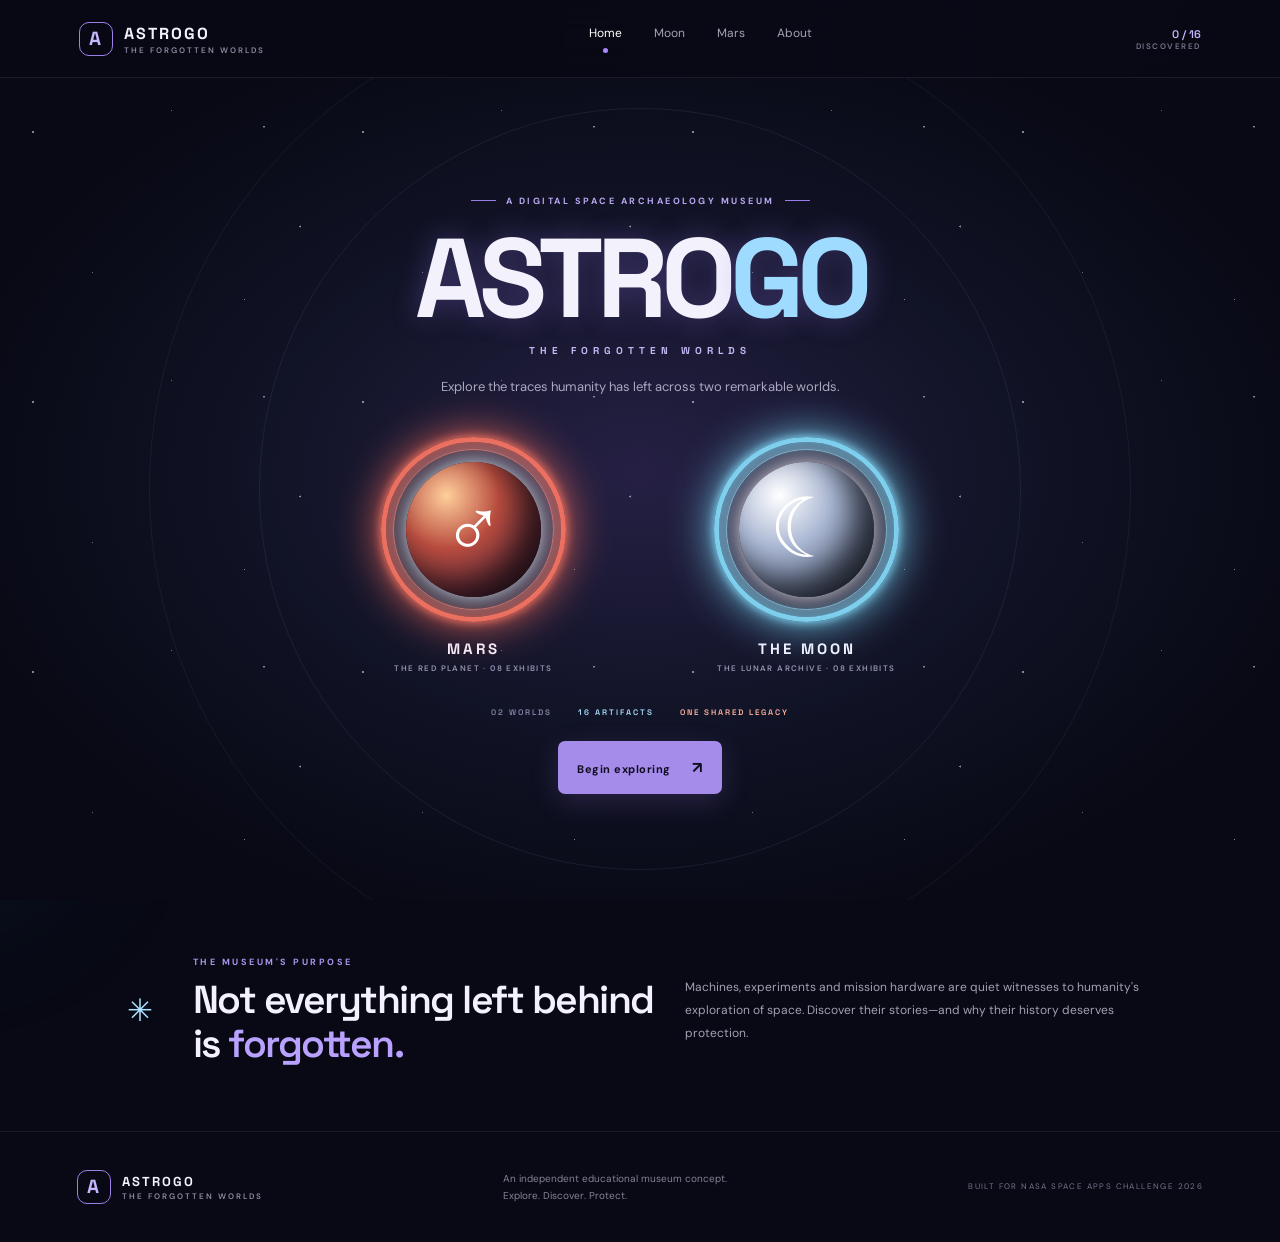
==== commit 035d2c6f: "Add files via upload" ====
--- a/index.html
+++ b/index.html
@@ -27,39 +27,31 @@
 
   <main>
     <section id="home" class="view active">
-      <section class="hero">
-        <div class="hero-copy">
-          <div class="eyebrow"><span class="eyebrow-line"></span> A DIGITAL SPACE ARCHAEOLOGY MUSEUM</div>
-          <h1>The Forgotten<br><em>Worlds.</em></h1>
-          <p class="hero-tagline">EXPLORE. DISCOVER. PROTECT.</p>
-          <p class="hero-description">Across the Moon and Mars, machines, experiments and mission hardware remain as quiet witnesses to humanity’s first steps beyond Earth. Their missions may be over. Their stories are not.</p>
-          <div class="hero-actions"><button class="button button-primary" id="enterMuseum">Enter the museum <span>↗</span></button><a class="text-link" href="#about">Why space heritage matters <span>→</span></a></div>
-          <div class="hero-meta"><span><b>02</b> WORLDS</span><span><b>16</b> ARTIFACTS</span><span><b>01</b> SHARED LEGACY</span></div>
-        </div>
-        <div class="hero-art" aria-label="Moon and Mars in space">
-          <div class="orbit orbit-a"></div><div class="orbit orbit-b"></div>
-          <div class="planet moon-planet"><span>THE MOON</span></div>
-          <div class="planet mars-planet"><span>MARS</span></div>
-          <div class="hero-caption"><span class="caption-dot"></span> HUMANITY’S FOOTPRINTS, PRESERVED IN TIME</div>
+      <section class="entrance-screen">
+        <div class="entrance-stars"></div>
+        <div class="entrance-copy">
+          <div class="eyebrow"><span class="eyebrow-line"></span> A DIGITAL SPACE ARCHAEOLOGY MUSEUM <span class="eyebrow-line"></span></div>
+          <h1>ASTRO<span>GO</span></h1>
+          <p class="entrance-tagline">THE FORGOTTEN WORLDS</p>
+          <p class="entrance-description">Explore the traces humanity has left across two remarkable worlds.</p>
+          <div class="entrance-portals">
+            <button class="portal mars-portal" type="button" data-open-world="mars" aria-label="Enter the Mars exhibition">
+              <span class="portal-ring"><span class="portal-planet">♂</span></span>
+              <strong>MARS</strong><small>THE RED PLANET · 08 EXHIBITS</small>
+            </button>
+            <button class="portal moon-portal" type="button" data-open-world="moon" aria-label="Enter the Moon exhibition">
+              <span class="portal-ring"><span class="portal-planet">☾</span></span>
+              <strong>THE MOON</strong><small>THE LUNAR ARCHIVE · 08 EXHIBITS</small>
+            </button>
+          </div>
+          <div class="entrance-footer"><span>02 WORLDS</span><span>16 ARTIFACTS</span><span>ONE SHARED LEGACY</span></div>
+          <button class="button button-primary" id="enterMuseum" type="button" style="margin-top:24px">Begin exploring <span>↗</span></button>
         </div>
       </section>
-      <section class="world-section section-wrap">
-        <div class="section-heading"><div><div class="eyebrow">CHOOSE YOUR DESTINATION</div><h2>Two worlds. <em>One legacy.</em></h2></div><p>Every object has a story. Start exploring the places where those stories remain.</p></div>
-        <div class="world-grid">
-          <button class="world-card moon-card" data-open-world="moon">
-            <div class="world-image moon-image"><span class="world-coordinate">00° 40′ 26.7″ N · 23° 28′ 22.7″ E</span><span class="world-number">01 / LUNAR ARCHIVE</span></div>
-            <div class="world-card-body"><div><h3>The Moon</h3><p>Footprints, flags and instruments from the Apollo era.</p></div><span class="circle-arrow">↗</span></div>
-            <div class="world-card-footer"><span>08 EXHIBITS</span><span id="moonCardProgress">0 / 8 DISCOVERED</span></div>
-          </button>
-          <button class="world-card mars-card" data-open-world="mars">
-            <div class="world-image mars-image"><span class="world-coordinate">ARES VALLIS · GALE CRATER · JEZERO CRATER</span><span class="world-number">02 / MARTIAN ARCHIVE</span></div>
-            <div class="world-card-body"><div><h3>Mars</h3><p>Robotic pioneers and the hardware that carried them.</p></div><span class="circle-arrow">↗</span></div>
-            <div class="world-card-footer"><span>08 EXHIBITS</span><span id="marsCardProgress">0 / 8 DISCOVERED</span></div>
-          </button>
-        </div>
-      </section>
-      <section class="manifesto section-wrap">
-        <div class="manifesto-symbol">✳</div><div><div class="eyebrow">THE MUSEUM'S PURPOSE</div><h2>Not everything left behind<br>is <em>forgotten.</em></h2></div><p>These objects are more than hardware. They are records of curiosity, engineering and discovery. Learning their stories helps us explore tomorrow with respect for yesterday.</p>
+      <section class="entrance-note section-wrap">
+        <div class="note-star">✳</div>
+        <div><div class="eyebrow">THE MUSEUM'S PURPOSE</div><h2>Not everything left behind<br>is <em>forgotten.</em></h2></div>
+        <p>Machines, experiments and mission hardware are quiet witnesses to humanity's exploration of space. Discover their stories—and why their history deserves protection.</p>
       </section>
     </section>
 
